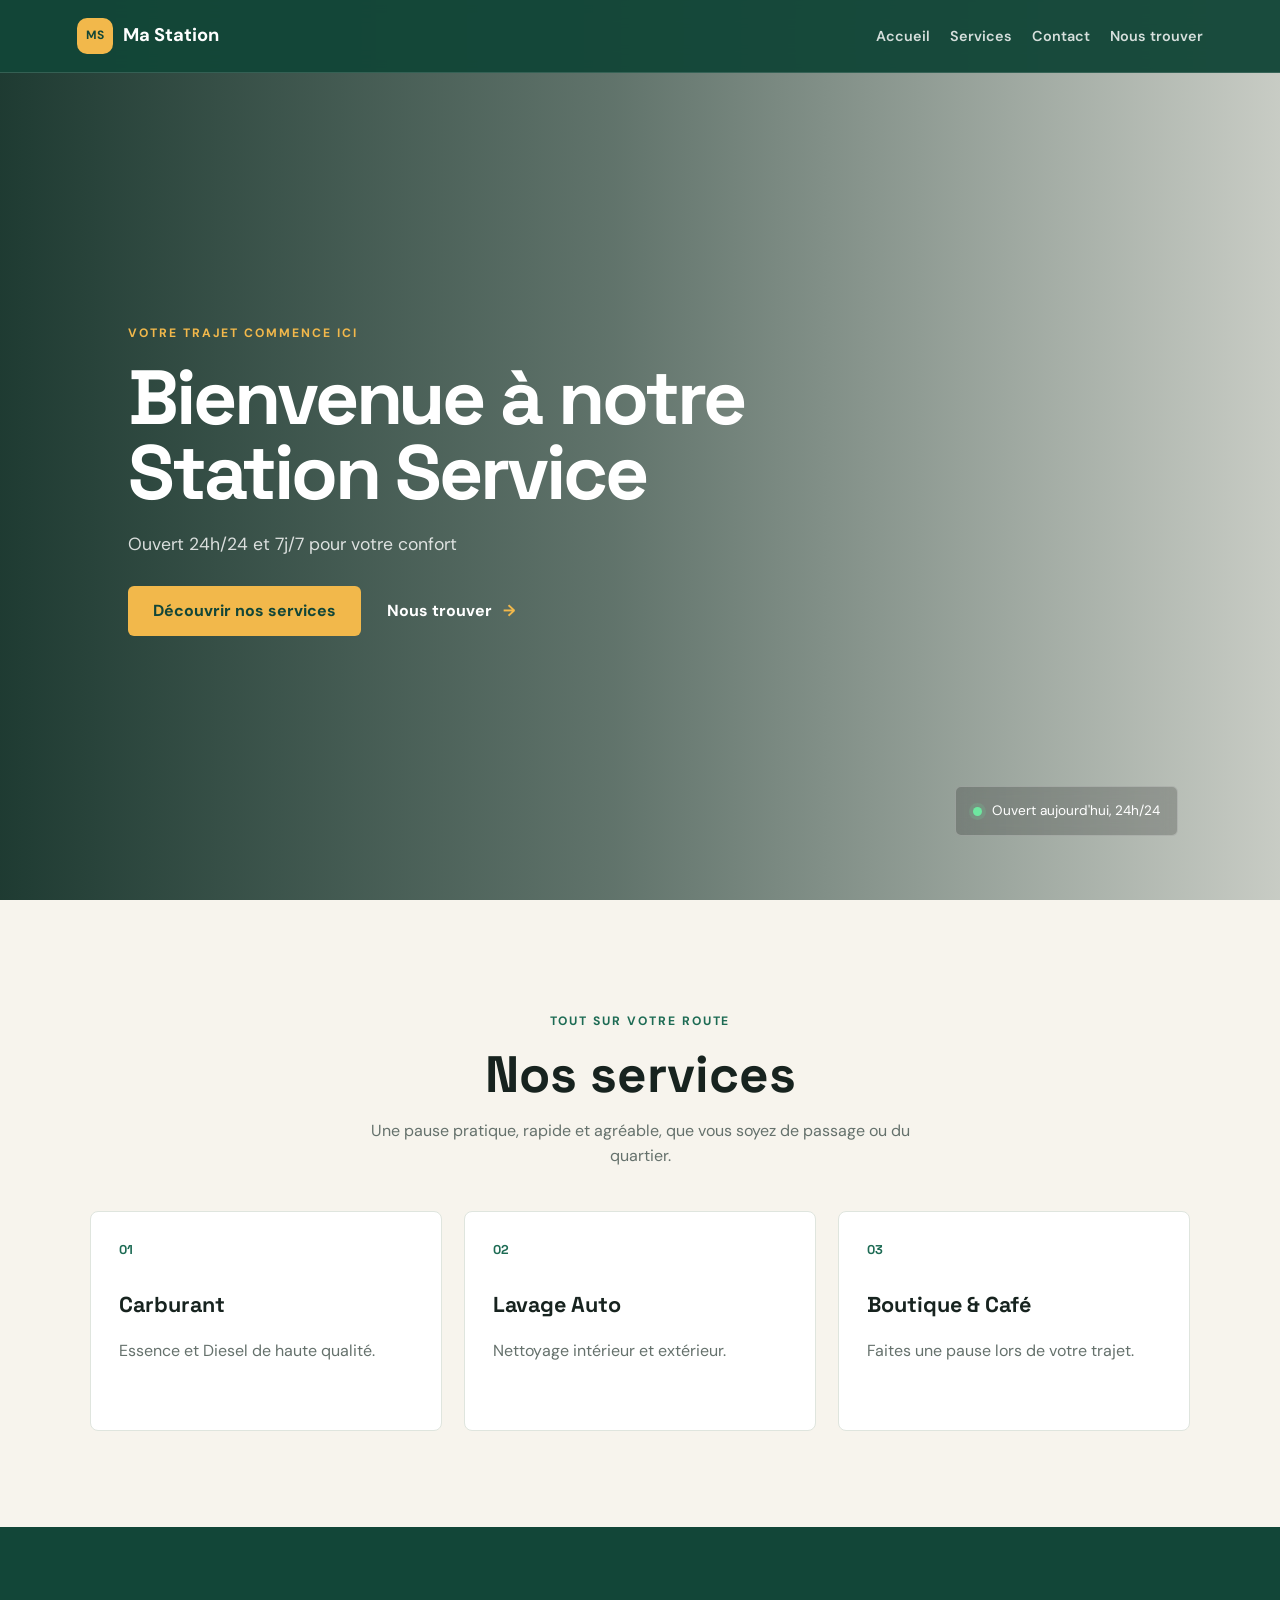
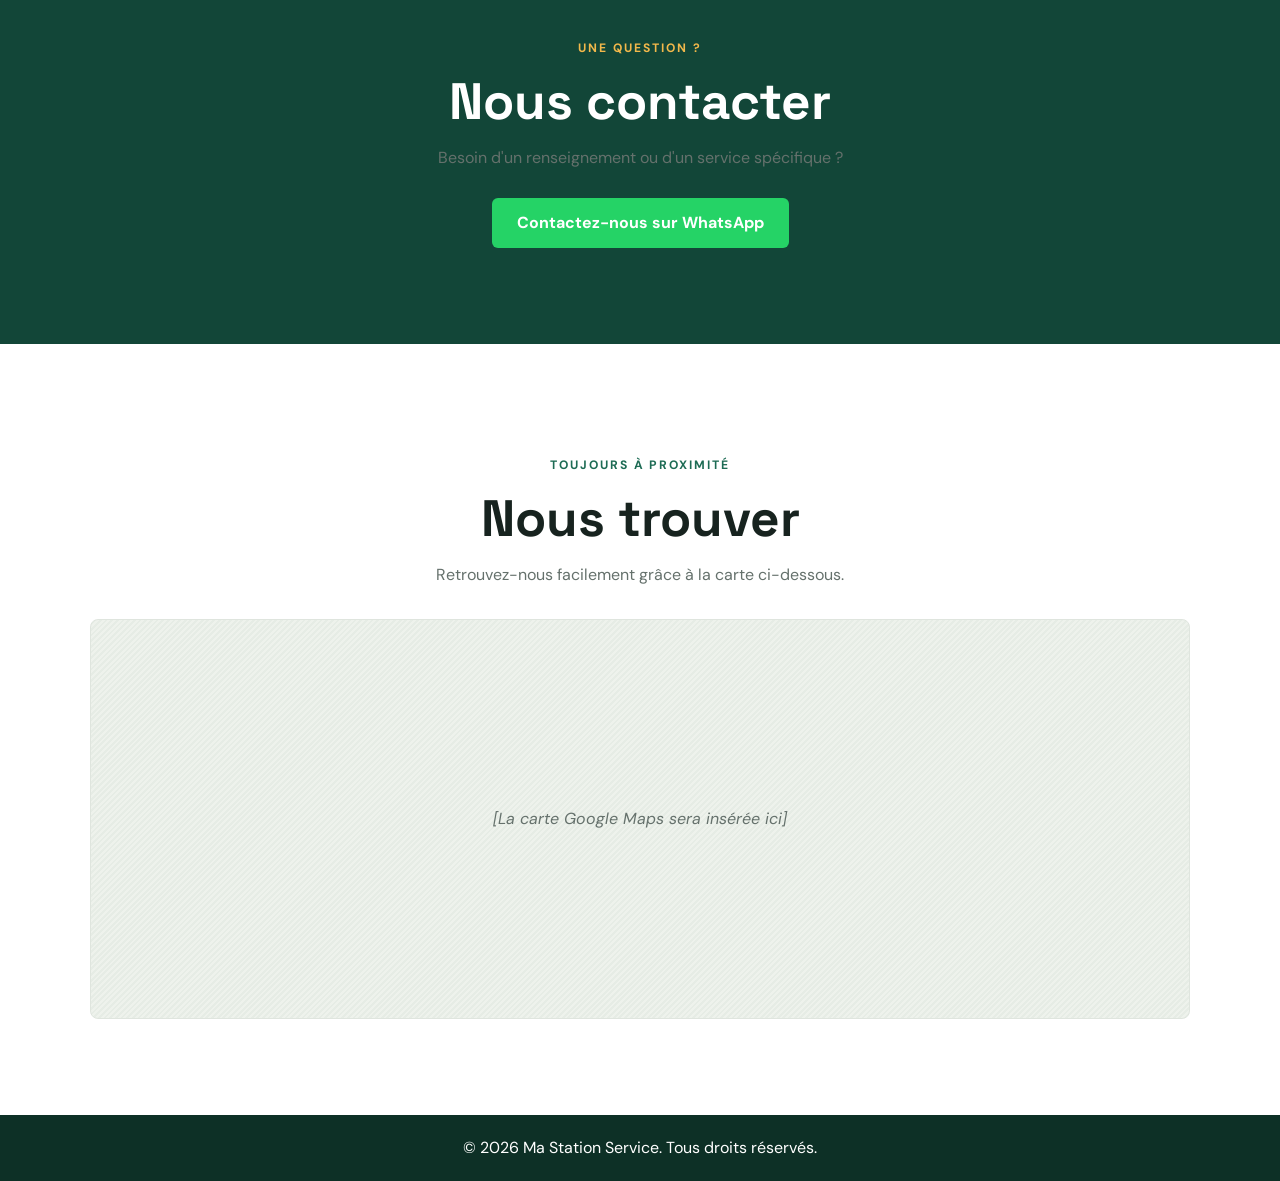
==== index.html @ e39cd0f7 "Premier commit du site de la station" ====
<!DOCTYPE html>
<html lang="fr">
<head>
    <meta charset="UTF-8">
    <meta name="viewport" content="width=device-width, initial-scale=1.0">
    <title>Station Service - Accueil</title>
    <link rel="stylesheet" href="style.css">
</head>
<body>

    <!-- Barre de navigation -->
    <nav class="site-nav">
        <a class="logo" href="#accueil" aria-label="Retour à l'accueil">
            <span class="logo-mark">MS</span>
            <span>Ma Station</span>
        </a>
        <ul class="nav-links">
            <li><a href="#accueil">Accueil</a></li>
            <li><a href="#services">Services</a></li>
            <li><a href="#reservation">Contact</a></li>
            <li><a href="#localisation">Nous trouver</a></li>
        </ul>
    </nav>

    <!-- 1. Section Accueil (Hero) -->
    <section id="accueil" class="hero">
        <div class="hero-content">
            <p class="eyebrow">Votre trajet commence ici</p>
            <h1>Bienvenue à notre Station Service</h1>
            <p>Ouvert 24h/24 et 7j/7 pour votre confort</p>
            <div class="hero-actions">
                <a href="#services" class="btn">Découvrir nos services</a>
                <a href="#localisation" class="text-link">Nous trouver <span aria-hidden="true">→</span></a>
            </div>
        </div>
        <div class="hero-badge" aria-label="Station ouverte 24 heures sur 24">
            <span class="status-dot"></span>
            Ouvert aujourd'hui, 24h/24
        </div>
    </section>

    <!-- 2. Section Services -->
    <section id="services">
        <p class="eyebrow eyebrow-dark">Tout sur votre route</p>
        <h2>Nos services</h2>
        <p class="section-intro">Une pause pratique, rapide et agréable, que vous soyez de passage ou du quartier.</p>
        <div class="services-grid">
            <div class="service-card">
            <span class="service-number">01</span>
                <h3>Carburant</h3>
                <p>Essence et Diesel de haute qualité.</p>
                <!-- On mettra une image ici plus tard -->
            </div>
            <div class="service-card">
                <span class="service-number">02</span>
                <h3>Lavage Auto</h3>
                <p>Nettoyage intérieur et extérieur.</p>
            </div>
            <div class="service-card">
                <span class="service-number">03</span>
                <h3>Boutique & Café</h3>
                <p>Faites une pause lors de votre trajet.</p>
            </div>
        </div>
    </section>

    <!-- 3. Section Réservation / Contact -->
    <section id="reservation">
        <p class="eyebrow eyebrow-dark">Une question ?</p>
        <h2>Nous contacter</h2>
        <p>Besoin d'un renseignement ou d'un service spécifique ?</p>
        <a href="https://wa.me/numerodetelephone" class="btn btn-whatsapp">Contactez-nous sur WhatsApp</a>
    </section>

    <!-- 4. Section Google Maps -->
    <section id="localisation">
        <p class="eyebrow eyebrow-dark">Toujours à proximité</p>
        <h2>Nous trouver</h2>
        <p>Retrouvez-nous facilement grâce à la carte ci-dessous.</p>
        <div class="map-container">
            <!-- C'est ici qu'on collera le code de ta future fiche Google Maps -->
            <p class="placeholder-map">[La carte Google Maps sera insérée ici]</p>
        </div>
    </section>

    <!-- Pied de page -->
    <footer>
        <p>&copy; 2026 Ma Station Service. Tous droits réservés.</p>
    </footer>

</body>
</html>
---- style.css ----
@import url('https://fonts.googleapis.com/css2?family=DM+Sans:wght@400;500;600;700&family=Space+Grotesk:wght@500;600;700&display=swap');

:root {
    --ink: #17231f;
    --muted: #65716c;
    --cream: #f7f4ed;
    --paper: #ffffff;
    --green: #1d6b54;
    --green-dark: #124638;
    --yellow: #f2b84b;
    --line: #dfe5de;
}

* {
    margin: 0;
    padding: 0;
    box-sizing: border-box;
    font-family: 'DM Sans', sans-serif;
    scroll-behavior: smooth;
}

body {
    background: var(--cream);
    color: var(--ink);
    line-height: 1.6;
}

.site-nav {
    display: flex;
    justify-content: space-between;
    align-items: center;
    position: fixed;
    top: 0;
    z-index: 1000;
    width: 100%;
    padding: 18px clamp(24px, 6vw, 88px);
    border-bottom: 1px solid rgba(255, 255, 255, 0.14);
    background: rgba(18, 70, 56, 0.96);
    color: white;
    backdrop-filter: blur(12px);
}

.logo {
    display: flex;
    align-items: center;
    gap: 10px;
    color: white;
    text-decoration: none;
    font-family: 'Space Grotesk', sans-serif;
    font-size: 1.15rem;
    font-weight: 700;
}

.logo-mark {
    display: grid;
    place-items: center;
    width: 36px;
    height: 36px;
    border-radius: 10px;
    background: var(--yellow);
    color: var(--green-dark);
    font-size: 0.75rem;
}

.nav-links {
    display: flex;
    gap: 20px;
    list-style: none;
}

.nav-links a {
    color: white;
    text-decoration: none;
    font-size: 0.9rem;
    font-weight: 600;
    opacity: 0.82;
    transition: opacity 0.2s ease;
}

.nav-links a:hover { opacity: 1; }

section {
    padding: 112px clamp(24px, 7vw, 110px) 96px;
    text-align: center;
}

h2 {
    margin-bottom: 14px;
    color: var(--ink);
    font-family: 'Space Grotesk', sans-serif;
    font-size: clamp(2rem, 4vw, 3.25rem);
    line-height: 1.1;
}

.eyebrow {
    margin-bottom: 16px;
    color: var(--yellow);
    font-size: 0.76rem;
    font-weight: 700;
    letter-spacing: 0.16em;
    text-transform: uppercase;
}

.eyebrow-dark { color: var(--green); }

.section-intro {
    max-width: 560px;
    margin: 0 auto 42px;
    color: var(--muted);
}

.hero {
    display: flex;
    position: relative;
    align-items: center;
    justify-content: flex-start;
    min-height: 720px;
    height: 100vh;
    overflow: hidden;
    padding: 140px clamp(24px, 10vw, 160px) 80px;
    background: linear-gradient(90deg, rgba(12, 43, 34, 0.92) 0%, rgba(12, 43, 34, 0.64) 48%, rgba(12, 43, 34, 0.2) 100%), url('https://images.unsplash.com/photo-1542282088-72c9c27ed0cd?auto=format&fit=crop&w=2200&q=85') center / cover;
    text-align: left;
}

.hero-content { max-width: 720px; color: white; }

.hero-content h1 {
    margin-bottom: 20px;
    color: white;
    font-family: 'Space Grotesk', sans-serif;
    font-size: clamp(2.7rem, 6vw, 5.7rem);
    line-height: 0.98;
    letter-spacing: -0.04em;
}

.hero-content > p:not(.eyebrow) {
    max-width: 450px;
    color: rgba(255, 255, 255, 0.82);
    font-size: 1.1rem;
}

.hero-actions { display: flex; align-items: center; gap: 26px; }

.btn {
    display: inline-block;
    margin-top: 28px;
    padding: 12px 25px;
    border-radius: 6px;
    background: var(--yellow);
    color: var(--green-dark);
    text-decoration: none;
    font-weight: 700;
    transition: transform 0.2s ease, background-color 0.2s ease;
}

.btn:hover { background: #f7ca70; transform: translateY(-2px); }

.text-link {
    margin-top: 28px;
    color: white;
    text-decoration: none;
    font-weight: 700;
}

.text-link span { margin-left: 7px; color: var(--yellow); }

.hero-badge {
    display: flex;
    position: absolute;
    right: clamp(24px, 8vw, 120px);
    bottom: 64px;
    align-items: center;
    gap: 10px;
    padding: 13px 17px;
    border: 1px solid rgba(255, 255, 255, 0.25);
    border-radius: 6px;
    background: rgba(0, 0, 0, 0.2);
    color: white;
    font-size: 0.85rem;
    backdrop-filter: blur(8px);
}

.status-dot {
    width: 9px;
    height: 9px;
    border-radius: 50%;
    background: #6ee7a0;
    box-shadow: 0 0 0 4px rgba(110, 231, 160, 0.15);
}

#services { background: var(--cream); }

.services-grid {
    display: grid;
    grid-template-columns: repeat(3, minmax(0, 1fr));
    gap: 22px;
    max-width: 1100px;
    margin: 0 auto;
}

.service-card {
    min-height: 220px;
    padding: 28px;
    border: 1px solid var(--line);
    border-radius: 8px;
    background: var(--paper);
    text-align: left;
    transition: transform 0.2s ease, box-shadow 0.2s ease;
}

.service-card:hover {
    transform: translateY(-5px);
    box-shadow: 0 18px 34px rgba(23, 35, 31, 0.1);
}

.service-number {
    display: block;
    margin-bottom: 28px;
    color: var(--green);
    font-family: 'Space Grotesk', sans-serif;
    font-size: 0.8rem;
    font-weight: 700;
}

.service-card h3 {
    margin-bottom: 15px;
    color: var(--ink);
    font-family: 'Space Grotesk', sans-serif;
    font-size: 1.35rem;
}

.service-card p,
#reservation > p:not(.eyebrow),
#localisation > p:not(.eyebrow) { color: var(--muted); }

#reservation { background: var(--green-dark); color: white; }
#reservation .eyebrow { color: var(--yellow); }
#reservation h2 { color: white; }

.btn-whatsapp { background: #25d366; color: white; }
.btn-whatsapp:hover { background: #128c7e; }

#localisation { background: var(--paper); }

.map-container {
    display: flex;
    align-items: center;
    justify-content: center;
    max-width: 1100px;
    height: 400px;
    margin: 32px auto 0;
    border: 1px solid var(--line);
    border-radius: 8px;
    background: repeating-linear-gradient(135deg, #eef2ec 0, #eef2ec 2px, #e6ece5 2px, #e6ece5 4px);
}

.placeholder-map { color: var(--muted); font-style: italic; }

footer {
    padding: 20px;
    background: #0d3026;
    color: white;
    text-align: center;
}

@media (max-width: 768px) {
    .site-nav { flex-direction: column; padding: 15px; }
    .nav-links { flex-wrap: wrap; justify-content: center; margin-top: 15px; }
    .hero { min-height: 680px; padding: 130px 24px 100px; }
    .hero-content h1 { font-size: clamp(2.5rem, 13vw, 4.2rem); }
    .hero-actions { align-items: flex-start; flex-direction: column; gap: 0; }
    .hero-badge { right: 24px; bottom: 28px; }
    .services-grid { grid-template-columns: 1fr; }
    section { padding-top: 92px; padding-bottom: 72px; }
}
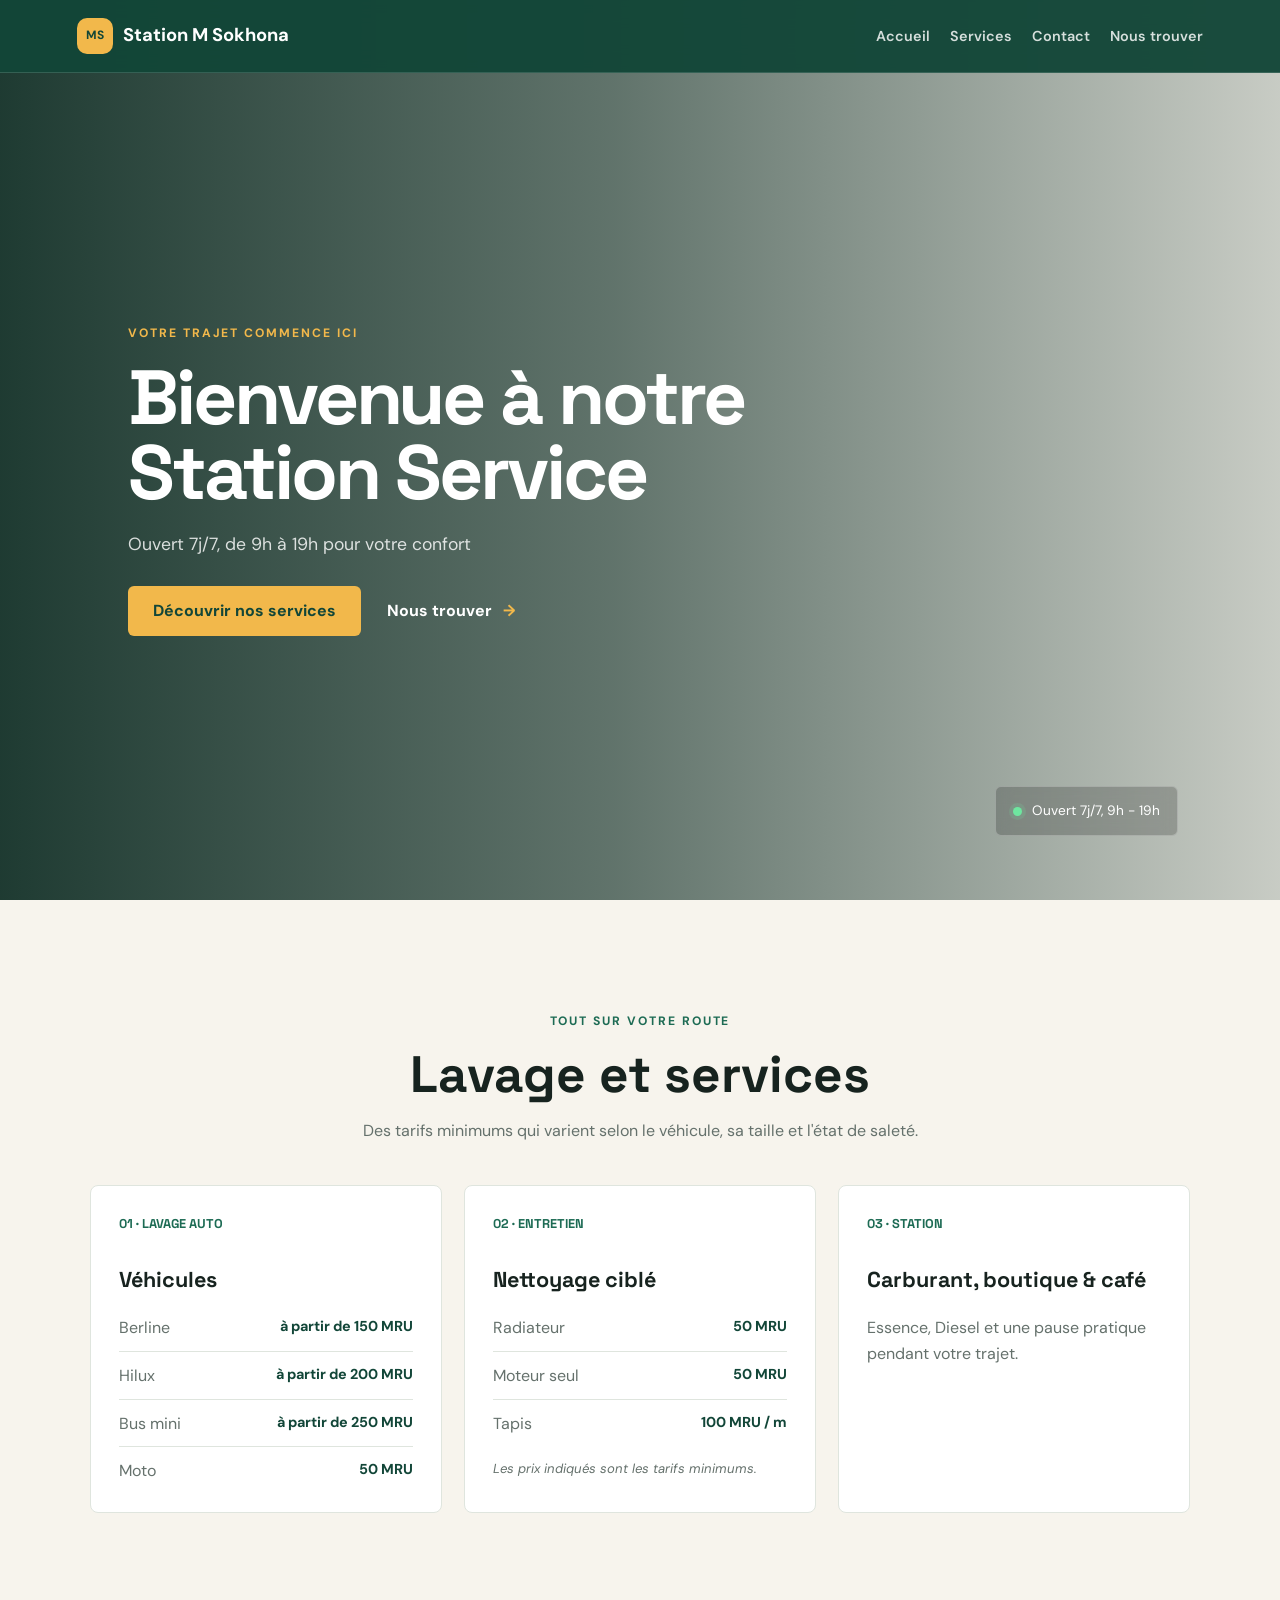
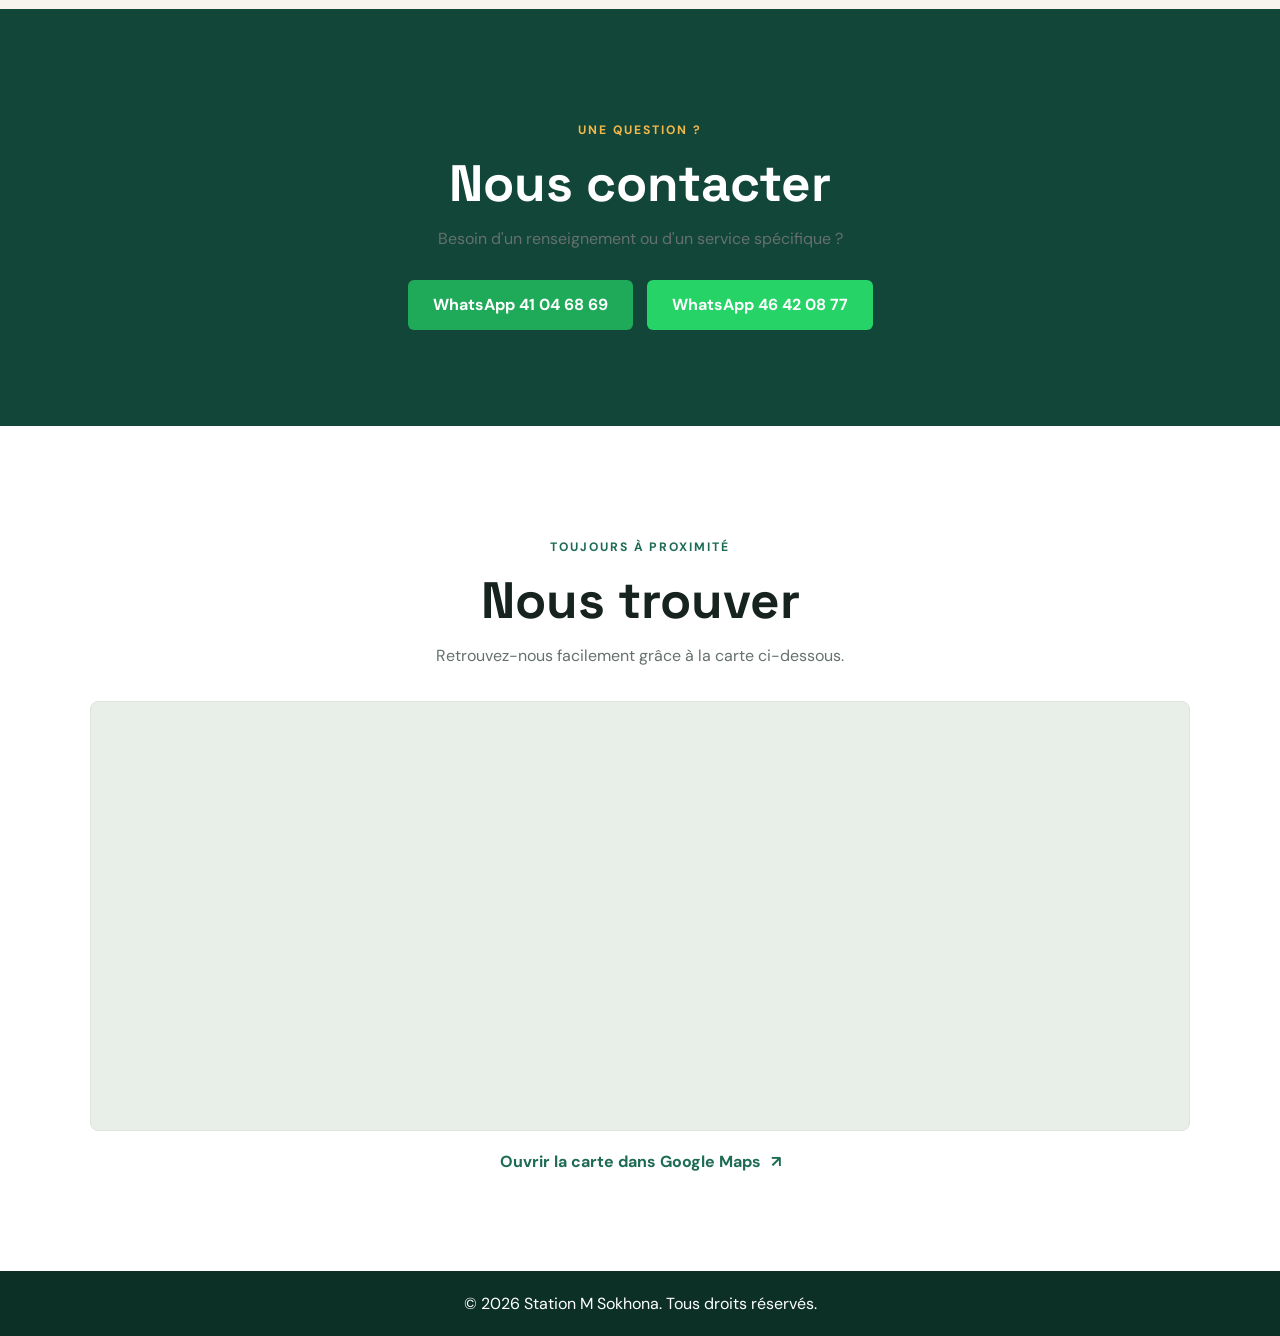
==== commit de0d69b7: "Mise à jour : vrais tarifs de lavage et contacts WhatsApp" ====
--- a/index.html
+++ b/index.html
@@ -12,7 +12,7 @@
     <nav class="site-nav">
         <a class="logo" href="#accueil" aria-label="Retour à l'accueil">
             <span class="logo-mark">MS</span>
-            <span>Ma Station</span>
+            <span>Station M Sokhona</span>
         </a>
         <ul class="nav-links">
             <li><a href="#accueil">Accueil</a></li>
@@ -27,39 +27,48 @@
         <div class="hero-content">
             <p class="eyebrow">Votre trajet commence ici</p>
             <h1>Bienvenue à notre Station Service</h1>
-            <p>Ouvert 24h/24 et 7j/7 pour votre confort</p>
+            <p>Ouvert 7j/7, de 9h à 19h pour votre confort</p>
             <div class="hero-actions">
                 <a href="#services" class="btn">Découvrir nos services</a>
                 <a href="#localisation" class="text-link">Nous trouver <span aria-hidden="true">→</span></a>
             </div>
         </div>
-        <div class="hero-badge" aria-label="Station ouverte 24 heures sur 24">
+        <div class="hero-badge" aria-label="Station ouverte tous les jours de 9 heures à 19 heures">
             <span class="status-dot"></span>
-            Ouvert aujourd'hui, 24h/24
+            Ouvert 7j/7, 9h - 19h
         </div>
     </section>
 
     <!-- 2. Section Services -->
     <section id="services">
         <p class="eyebrow eyebrow-dark">Tout sur votre route</p>
-        <h2>Nos services</h2>
-        <p class="section-intro">Une pause pratique, rapide et agréable, que vous soyez de passage ou du quartier.</p>
+        <h2>Lavage et services</h2>
+        <p class="section-intro">Des tarifs minimums qui varient selon le véhicule, sa taille et l'état de saleté.</p>
         <div class="services-grid">
             <div class="service-card">
-            <span class="service-number">01</span>
-                <h3>Carburant</h3>
-                <p>Essence et Diesel de haute qualité.</p>
-                <!-- On mettra une image ici plus tard -->
+                <span class="service-number">01 · LAVAGE AUTO</span>
+                <h3>Véhicules</h3>
+                <ul class="price-list">
+                    <li><span>Berline</span><strong>à partir de 150 MRU</strong></li>
+                    <li><span>Hilux</span><strong>à partir de 200 MRU</strong></li>
+                    <li><span>Bus mini</span><strong>à partir de 250 MRU</strong></li>
+                    <li><span>Moto</span><strong>50 MRU</strong></li>
+                </ul>
             </div>
             <div class="service-card">
-                <span class="service-number">02</span>
-                <h3>Lavage Auto</h3>
-                <p>Nettoyage intérieur et extérieur.</p>
+                <span class="service-number">02 · ENTRETIEN</span>
+                <h3>Nettoyage ciblé</h3>
+                <ul class="price-list">
+                    <li><span>Radiateur</span><strong>50 MRU</strong></li>
+                    <li><span>Moteur seul</span><strong>50 MRU</strong></li>
+                    <li><span>Tapis</span><strong>100 MRU / m</strong></li>
+                </ul>
+                <p class="price-note">Les prix indiqués sont les tarifs minimums.</p>
             </div>
             <div class="service-card">
-                <span class="service-number">03</span>
-                <h3>Boutique & Café</h3>
-                <p>Faites une pause lors de votre trajet.</p>
+                <span class="service-number">03 · STATION</span>
+                <h3>Carburant, boutique & café</h3>
+                <p>Essence, Diesel et une pause pratique pendant votre trajet.</p>
             </div>
         </div>
     </section>
@@ -69,7 +78,10 @@
         <p class="eyebrow eyebrow-dark">Une question ?</p>
         <h2>Nous contacter</h2>
         <p>Besoin d'un renseignement ou d'un service spécifique ?</p>
-        <a href="https://wa.me/numerodetelephone" class="btn btn-whatsapp">Contactez-nous sur WhatsApp</a>
+        <div class="contact-options">
+            <a href="https://wa.me/22241046869" class="btn btn-whatsapp btn-whatsapp-alt">WhatsApp 41 04 68 69</a>
+            <a href="https://wa.me/22246420877" class="btn btn-whatsapp">WhatsApp 46 42 08 77</a>
+        </div>
     </section>
 
     <!-- 4. Section Google Maps -->
@@ -78,14 +90,20 @@
         <h2>Nous trouver</h2>
         <p>Retrouvez-nous facilement grâce à la carte ci-dessous.</p>
         <div class="map-container">
-            <!-- C'est ici qu'on collera le code de ta future fiche Google Maps -->
-            <p class="placeholder-map">[La carte Google Maps sera insérée ici]</p>
+            <iframe
+                src="https://www.google.com/maps/embed?pb=!1m17!1m12!1m3!1d4252.148896530011!2d-16.004435!3d18.078147999999995!2m3!1f0!2f0!3f0!3m2!1i1024!2i768!4f13.1!3m2!1m1!2zMTjCsDA0JzQxLjMiTiAxNsKwMDAnMTYuMCJX!5e1!3m2!1sfr!2s!4v1790199445095!5m2!1sfr!2s"
+                title="Localisation de la Station M Sokhona sur Google Maps"
+                allowfullscreen=""
+                loading="lazy"
+                referrerpolicy="strict-origin-when-cross-origin">
+            </iframe>
         </div>
+        <a class="map-fallback" href="https://maps.app.goo.gl/9UAWWprTt24mLnZh8" target="_blank" rel="noopener noreferrer">Ouvrir la carte dans Google Maps <span aria-hidden="true">↗</span></a>
     </section>
 
     <!-- Pied de page -->
     <footer>
-        <p>&copy; 2026 Ma Station Service. Tous droits réservés.</p>
+        <p>&copy; 2026 Station M Sokhona. Tous droits réservés.</p>
     </footer>
 
 </body>
--- a/style.css
+++ b/style.css
@@ -19,11 +19,7 @@
     scroll-behavior: smooth;
 }
 
-body {
-    background: var(--cream);
-    color: var(--ink);
-    line-height: 1.6;
-}
+body { background: var(--cream); color: var(--ink); line-height: 1.6; }
 
 .site-nav {
     display: flex;
@@ -40,74 +36,17 @@
     backdrop-filter: blur(12px);
 }
 
-.logo {
-    display: flex;
-    align-items: center;
-    gap: 10px;
-    color: white;
-    text-decoration: none;
-    font-family: 'Space Grotesk', sans-serif;
-    font-size: 1.15rem;
-    font-weight: 700;
-}
-
-.logo-mark {
-    display: grid;
-    place-items: center;
-    width: 36px;
-    height: 36px;
-    border-radius: 10px;
-    background: var(--yellow);
-    color: var(--green-dark);
-    font-size: 0.75rem;
-}
-
-.nav-links {
-    display: flex;
-    gap: 20px;
-    list-style: none;
-}
-
-.nav-links a {
-    color: white;
-    text-decoration: none;
-    font-size: 0.9rem;
-    font-weight: 600;
-    opacity: 0.82;
-    transition: opacity 0.2s ease;
-}
-
+.logo { display: flex; align-items: center; gap: 10px; color: white; text-decoration: none; font-family: 'Space Grotesk', sans-serif; font-size: 1.15rem; font-weight: 700; }
+.logo-mark { display: grid; place-items: center; width: 36px; height: 36px; border-radius: 10px; background: var(--yellow); color: var(--green-dark); font-size: 0.75rem; }
+.nav-links { display: flex; gap: 20px; list-style: none; }
+.nav-links a { color: white; text-decoration: none; font-size: 0.9rem; font-weight: 600; opacity: 0.82; transition: opacity 0.2s ease; }
 .nav-links a:hover { opacity: 1; }
 
-section {
-    padding: 112px clamp(24px, 7vw, 110px) 96px;
-    text-align: center;
-}
-
-h2 {
-    margin-bottom: 14px;
-    color: var(--ink);
-    font-family: 'Space Grotesk', sans-serif;
-    font-size: clamp(2rem, 4vw, 3.25rem);
-    line-height: 1.1;
-}
-
-.eyebrow {
-    margin-bottom: 16px;
-    color: var(--yellow);
-    font-size: 0.76rem;
-    font-weight: 700;
-    letter-spacing: 0.16em;
-    text-transform: uppercase;
-}
-
+section { padding: 112px clamp(24px, 7vw, 110px) 96px; text-align: center; }
+h2 { margin-bottom: 14px; color: var(--ink); font-family: 'Space Grotesk', sans-serif; font-size: clamp(2rem, 4vw, 3.25rem); line-height: 1.1; }
+.eyebrow { margin-bottom: 16px; color: var(--yellow); font-size: 0.76rem; font-weight: 700; letter-spacing: 0.16em; text-transform: uppercase; }
 .eyebrow-dark { color: var(--green); }
-
-.section-intro {
-    max-width: 560px;
-    margin: 0 auto 42px;
-    color: var(--muted);
-}
+.section-intro { max-width: 560px; margin: 0 auto 42px; color: var(--muted); }
 
 .hero {
     display: flex;
@@ -123,145 +62,43 @@
 }
 
 .hero-content { max-width: 720px; color: white; }
-
-.hero-content h1 {
-    margin-bottom: 20px;
-    color: white;
-    font-family: 'Space Grotesk', sans-serif;
-    font-size: clamp(2.7rem, 6vw, 5.7rem);
-    line-height: 0.98;
-    letter-spacing: -0.04em;
-}
-
-.hero-content > p:not(.eyebrow) {
-    max-width: 450px;
-    color: rgba(255, 255, 255, 0.82);
-    font-size: 1.1rem;
-}
-
+.hero-content h1 { margin-bottom: 20px; color: white; font-family: 'Space Grotesk', sans-serif; font-size: clamp(2.7rem, 6vw, 5.7rem); line-height: 0.98; letter-spacing: -0.04em; }
+.hero-content > p:not(.eyebrow) { max-width: 450px; color: rgba(255, 255, 255, 0.82); font-size: 1.1rem; }
 .hero-actions { display: flex; align-items: center; gap: 26px; }
-
-.btn {
-    display: inline-block;
-    margin-top: 28px;
-    padding: 12px 25px;
-    border-radius: 6px;
-    background: var(--yellow);
-    color: var(--green-dark);
-    text-decoration: none;
-    font-weight: 700;
-    transition: transform 0.2s ease, background-color 0.2s ease;
-}
-
+.btn { display: inline-block; margin-top: 28px; padding: 12px 25px; border-radius: 6px; background: var(--yellow); color: var(--green-dark); text-decoration: none; font-weight: 700; transition: transform 0.2s ease, background-color 0.2s ease; }
 .btn:hover { background: #f7ca70; transform: translateY(-2px); }
-
-.text-link {
-    margin-top: 28px;
-    color: white;
-    text-decoration: none;
-    font-weight: 700;
-}
-
+.text-link { margin-top: 28px; color: white; text-decoration: none; font-weight: 700; }
 .text-link span { margin-left: 7px; color: var(--yellow); }
-
-.hero-badge {
-    display: flex;
-    position: absolute;
-    right: clamp(24px, 8vw, 120px);
-    bottom: 64px;
-    align-items: center;
-    gap: 10px;
-    padding: 13px 17px;
-    border: 1px solid rgba(255, 255, 255, 0.25);
-    border-radius: 6px;
-    background: rgba(0, 0, 0, 0.2);
-    color: white;
-    font-size: 0.85rem;
-    backdrop-filter: blur(8px);
-}
-
-.status-dot {
-    width: 9px;
-    height: 9px;
-    border-radius: 50%;
-    background: #6ee7a0;
-    box-shadow: 0 0 0 4px rgba(110, 231, 160, 0.15);
-}
+.hero-badge { display: flex; position: absolute; right: clamp(24px, 8vw, 120px); bottom: 64px; align-items: center; gap: 10px; padding: 13px 17px; border: 1px solid rgba(255, 255, 255, 0.25); border-radius: 6px; background: rgba(0, 0, 0, 0.2); color: white; font-size: 0.85rem; backdrop-filter: blur(8px); }
+.status-dot { width: 9px; height: 9px; border-radius: 50%; background: #6ee7a0; box-shadow: 0 0 0 4px rgba(110, 231, 160, 0.15); }
 
 #services { background: var(--cream); }
+.services-grid { display: grid; grid-template-columns: repeat(3, minmax(0, 1fr)); gap: 22px; max-width: 1100px; margin: 0 auto; }
+.service-card { min-height: 220px; padding: 28px; border: 1px solid var(--line); border-radius: 8px; background: var(--paper); text-align: left; transition: transform 0.2s ease, box-shadow 0.2s ease; }
+.service-card:hover { transform: translateY(-5px); box-shadow: 0 18px 34px rgba(23, 35, 31, 0.1); }
+.service-number { display: block; margin-bottom: 28px; color: var(--green); font-family: 'Space Grotesk', sans-serif; font-size: 0.8rem; font-weight: 700; }
+.service-card h3 { margin-bottom: 18px; color: var(--ink); font-family: 'Space Grotesk', sans-serif; font-size: 1.35rem; }
+.service-card p, #reservation > p:not(.eyebrow), #localisation > p:not(.eyebrow) { color: var(--muted); }
 
-.services-grid {
-    display: grid;
-    grid-template-columns: repeat(3, minmax(0, 1fr));
-    gap: 22px;
-    max-width: 1100px;
-    margin: 0 auto;
-}
-
-.service-card {
-    min-height: 220px;
-    padding: 28px;
-    border: 1px solid var(--line);
-    border-radius: 8px;
-    background: var(--paper);
-    text-align: left;
-    transition: transform 0.2s ease, box-shadow 0.2s ease;
-}
-
-.service-card:hover {
-    transform: translateY(-5px);
-    box-shadow: 0 18px 34px rgba(23, 35, 31, 0.1);
-}
-
-.service-number {
-    display: block;
-    margin-bottom: 28px;
-    color: var(--green);
-    font-family: 'Space Grotesk', sans-serif;
-    font-size: 0.8rem;
-    font-weight: 700;
-}
-
-.service-card h3 {
-    margin-bottom: 15px;
-    color: var(--ink);
-    font-family: 'Space Grotesk', sans-serif;
-    font-size: 1.35rem;
-}
-
-.service-card p,
-#reservation > p:not(.eyebrow),
-#localisation > p:not(.eyebrow) { color: var(--muted); }
+.price-list { display: grid; gap: 11px; list-style: none; }
+.price-list li { display: flex; justify-content: space-between; gap: 14px; padding-bottom: 10px; border-bottom: 1px solid var(--line); color: var(--muted); }
+.price-list li:last-child { padding-bottom: 0; border-bottom: 0; }
+.price-list strong { color: var(--green-dark); font-size: 0.9rem; text-align: right; white-space: nowrap; }
+.price-note { margin-top: 22px; font-size: 0.82rem; font-style: italic; }
 
 #reservation { background: var(--green-dark); color: white; }
 #reservation .eyebrow { color: var(--yellow); }
 #reservation h2 { color: white; }
-
+.contact-options { display: flex; justify-content: center; flex-wrap: wrap; gap: 14px; }
 .btn-whatsapp { background: #25d366; color: white; }
 .btn-whatsapp:hover { background: #128c7e; }
-
+.btn-whatsapp-alt { background: #1faa59; }
 #localisation { background: var(--paper); }
-
-.map-container {
-    display: flex;
-    align-items: center;
-    justify-content: center;
-    max-width: 1100px;
-    height: 400px;
-    margin: 32px auto 0;
-    border: 1px solid var(--line);
-    border-radius: 8px;
-    background: repeating-linear-gradient(135deg, #eef2ec 0, #eef2ec 2px, #e6ece5 2px, #e6ece5 4px);
-}
-
-.placeholder-map { color: var(--muted); font-style: italic; }
-
-footer {
-    padding: 20px;
-    background: #0d3026;
-    color: white;
-    text-align: center;
-}
+.map-container { max-width: 1100px; height: 430px; margin: 32px auto 0; overflow: hidden; border: 1px solid var(--line); border-radius: 8px; background: #e8eee8; }
+.map-container iframe { display: block; width: 100%; height: 100%; border: 0; }
+.map-fallback { display: inline-block; margin-top: 18px; color: var(--green); text-decoration: none; font-weight: 700; }
+.map-fallback span { margin-left: 6px; }
+footer { padding: 20px; background: #0d3026; color: white; text-align: center; }
 
 @media (max-width: 768px) {
     .site-nav { flex-direction: column; padding: 15px; }
@@ -271,5 +108,7 @@
     .hero-actions { align-items: flex-start; flex-direction: column; gap: 0; }
     .hero-badge { right: 24px; bottom: 28px; }
     .services-grid { grid-template-columns: 1fr; }
+    .price-list strong { font-size: 0.82rem; }
+    .contact-options { align-items: stretch; flex-direction: column; }
     section { padding-top: 92px; padding-bottom: 72px; }
-}
+}
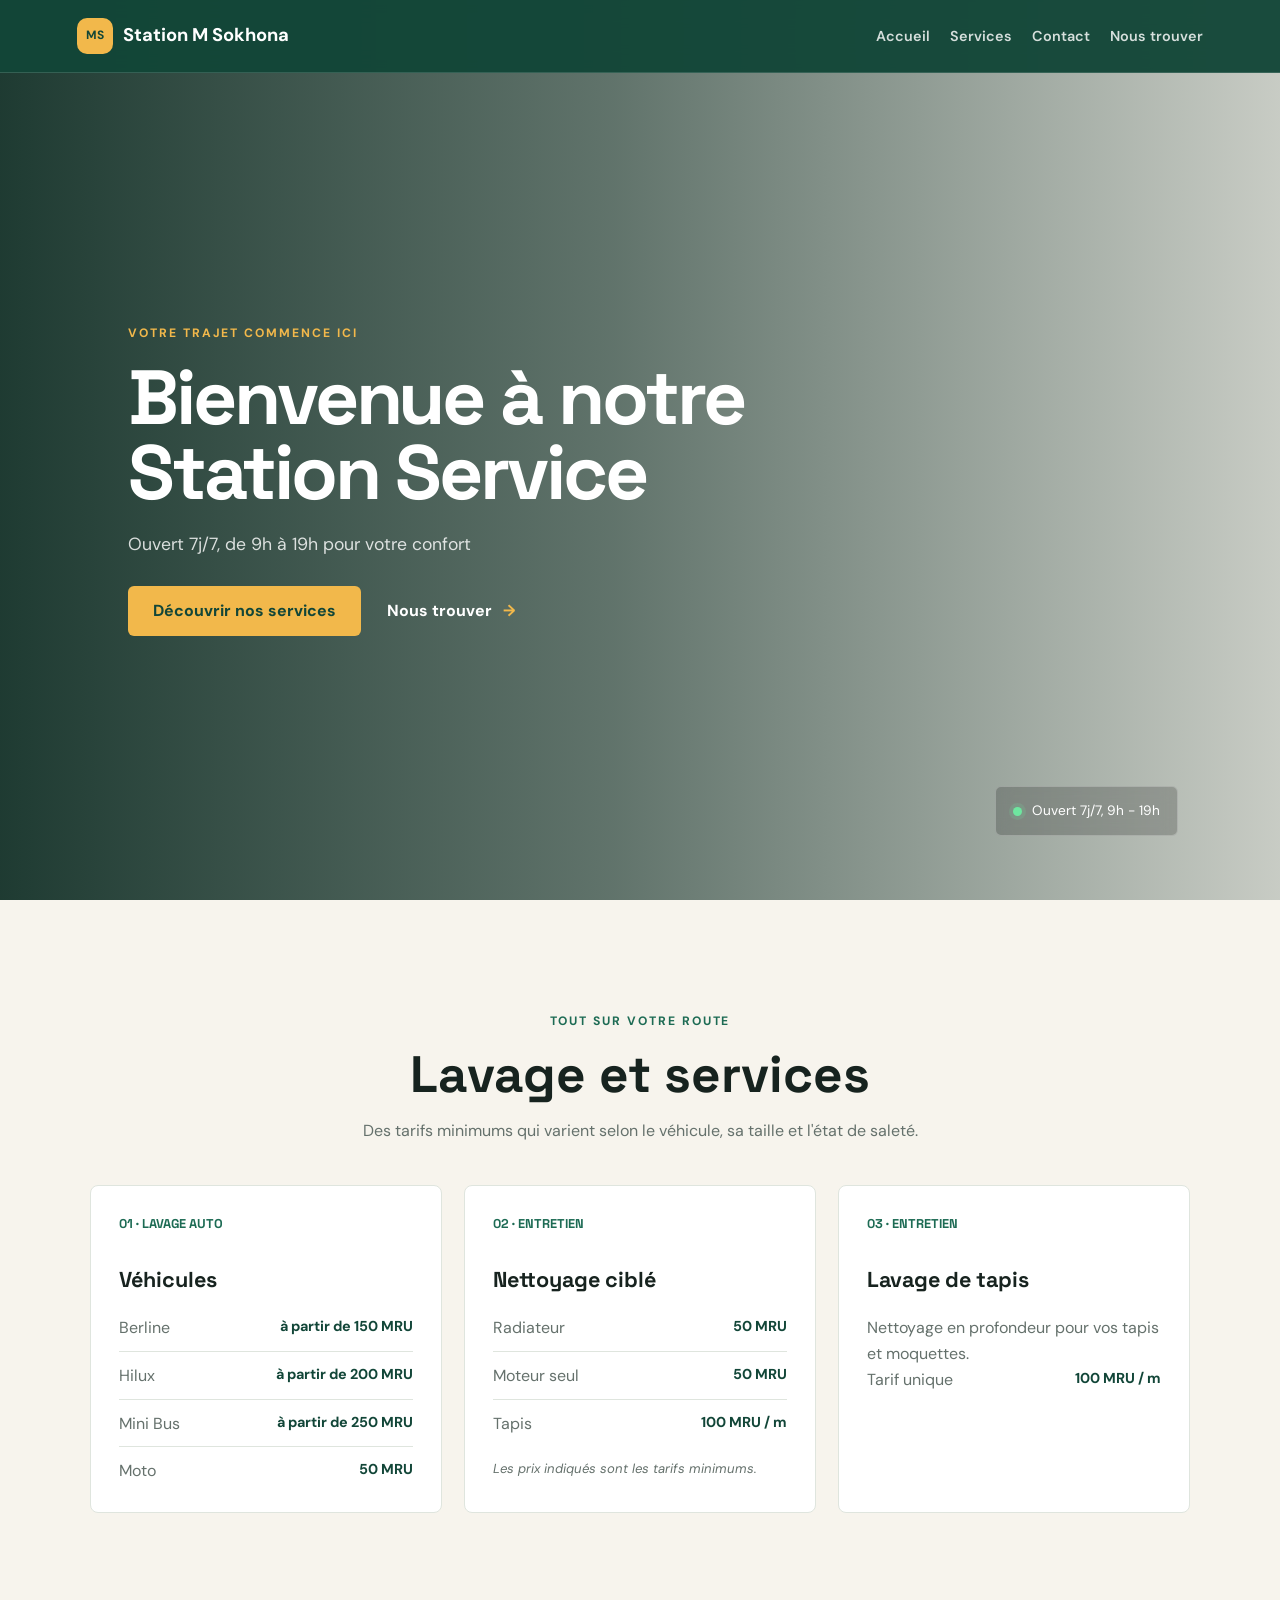
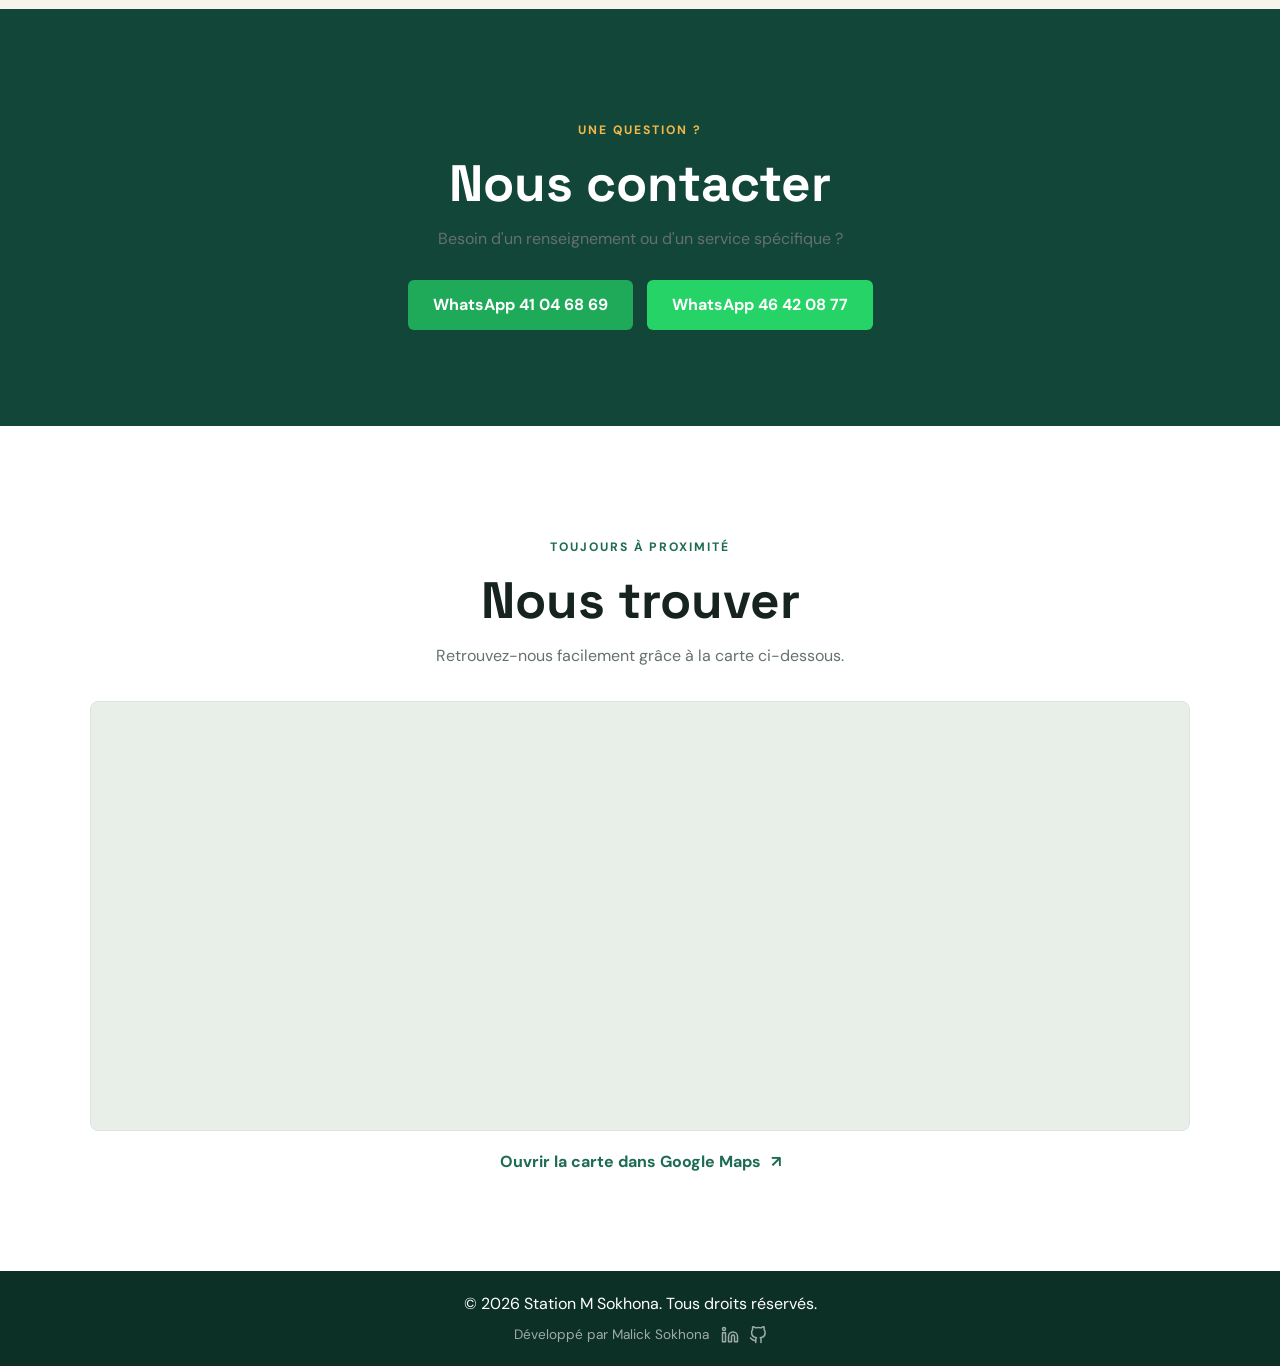
==== commit 64bfec71: "Mise à jour du numéro WhatsApp" ====
--- a/index.html
+++ b/index.html
@@ -51,7 +51,7 @@
                 <ul class="price-list">
                     <li><span>Berline</span><strong>à partir de 150 MRU</strong></li>
                     <li><span>Hilux</span><strong>à partir de 200 MRU</strong></li>
-                    <li><span>Bus mini</span><strong>à partir de 250 MRU</strong></li>
+                    <li><span>Mini Bus</span><strong>à partir de 250 MRU</strong></li>
                     <li><span>Moto</span><strong>50 MRU</strong></li>
                 </ul>
             </div>
@@ -66,9 +66,12 @@
                 <p class="price-note">Les prix indiqués sont les tarifs minimums.</p>
             </div>
             <div class="service-card">
-                <span class="service-number">03 · STATION</span>
-                <h3>Carburant, boutique & café</h3>
-                <p>Essence, Diesel et une pause pratique pendant votre trajet.</p>
+                <span class="service-number">03 · ENTRETIEN</span>
+                <h3>Lavage de tapis</h3>
+                <p>Nettoyage en profondeur pour vos tapis et moquettes.</p>
+                <ul class="price-list">
+                    <li><span>Tarif unique</span><strong>100 MRU / m</strong></li>
+                </ul>
             </div>
         </div>
     </section>
@@ -104,6 +107,17 @@
     <!-- Pied de page -->
     <footer>
         <p>&copy; 2026 Station M Sokhona. Tous droits réservés.</p>
+        <div class="developer-credit">
+            <span>Développé par Malick Sokhona</span>
+            <div class="dev-links">
+                <a href="https://www.linkedin.com/in/malick-sokhona/" target="_blank" rel="noopener noreferrer" aria-label="LinkedIn">
+                    <svg viewBox="0 0 24 24" width="18" height="18" stroke="currentColor" stroke-width="2" fill="none" stroke-linecap="round" stroke-linejoin="round"><path d="M16 8a6 6 0 0 1 6 6v7h-4v-7a2 2 0 0 0-2-2 2 2 0 0 0-2 2v7h-4v-7a6 6 0 0 1 6-6z"></path><rect x="2" y="9" width="4" height="12"></rect><circle cx="4" cy="4" r="2"></circle></svg>
+                </a>
+                <a href="https://github.com/malikiskn" target="_blank" rel="noopener noreferrer" aria-label="GitHub">
+                    <svg viewBox="0 0 24 24" width="18" height="18" stroke="currentColor" stroke-width="2" fill="none" stroke-linecap="round" stroke-linejoin="round"><path d="M9 19c-5 1.5-5-2.5-7-3m14 6v-3.87a3.37 3.37 0 0 0-.94-2.61c3.14-.35 6.44-1.54 6.44-7A5.44 5.44 0 0 0 20 4.77 5.07 5.07 0 0 0 19.91 1S18.73.65 16 2.48a13.38 13.38 0 0 0-7 0C6.27.65 5.09 1 5.09 1A5.07 5.07 0 0 0 5 4.77a5.44 5.44 0 0 0-1.5 3.78c0 5.42 3.3 6.61 6.44 7A3.37 3.37 0 0 0 9 18.13V22"></path></svg>
+                </a>
+            </div>
+        </div>
     </footer>
 
 </body>
--- a/style.css
+++ b/style.css
@@ -34,6 +34,14 @@
     background: rgba(18, 70, 56, 0.96);
     color: white;
     backdrop-filter: blur(12px);
+    transition: padding 0.25s ease, background-color 0.25s ease, box-shadow 0.25s ease;
+}
+
+.site-nav.is-scrolled {
+    padding-top: 11px;
+    padding-bottom: 11px;
+    background: rgba(18, 70, 56, 0.99);
+    box-shadow: 0 8px 24px rgba(13, 48, 38, 0.18);
 }
 
 .logo { display: flex; align-items: center; gap: 10px; color: white; text-decoration: none; font-family: 'Space Grotesk', sans-serif; font-size: 1.15rem; font-weight: 700; }
@@ -80,6 +88,27 @@
 .service-card h3 { margin-bottom: 18px; color: var(--ink); font-family: 'Space Grotesk', sans-serif; font-size: 1.35rem; }
 .service-card p, #reservation > p:not(.eyebrow), #localisation > p:not(.eyebrow) { color: var(--muted); }
 
+html.js-enabled .reveal-on-scroll {
+    opacity: 0;
+    transform: translateY(24px);
+    transition: opacity 0.7s ease, transform 0.7s ease;
+}
+
+html.js-enabled .reveal-on-scroll.is-visible {
+    opacity: 1;
+    transform: translateY(0);
+}
+
+@media (prefers-reduced-motion: reduce) {
+    html.js-enabled .reveal-on-scroll {
+        opacity: 1;
+        transform: none;
+        transition: none;
+    }
+
+    .site-nav { transition: none; }
+}
+
 .price-list { display: grid; gap: 11px; list-style: none; }
 .price-list li { display: flex; justify-content: space-between; gap: 14px; padding-bottom: 10px; border-bottom: 1px solid var(--line); color: var(--muted); }
 .price-list li:last-child { padding-bottom: 0; border-bottom: 0; }
@@ -111,4 +140,30 @@
     .price-list strong { font-size: 0.82rem; }
     .contact-options { align-items: stretch; flex-direction: column; }
     section { padding-top: 92px; padding-bottom: 72px; }
+}
+
+.developer-credit {
+    display: flex;
+    align-items: center;
+    justify-content: center;
+    gap: 12px;
+    margin-top: 8px;
+    font-size: 0.85rem;
+    color: rgba(255, 255, 255, 0.6);
+}
+
+.dev-links {
+    display: flex;
+    gap: 10px;
+}
+
+.dev-links a {
+    display: flex;
+    color: rgba(255, 255, 255, 0.6);
+    transition: color 0.2s ease, transform 0.2s ease;
+}
+
+.dev-links a:hover {
+    color: var(--yellow);
+    transform: translateY(-2px);
 }
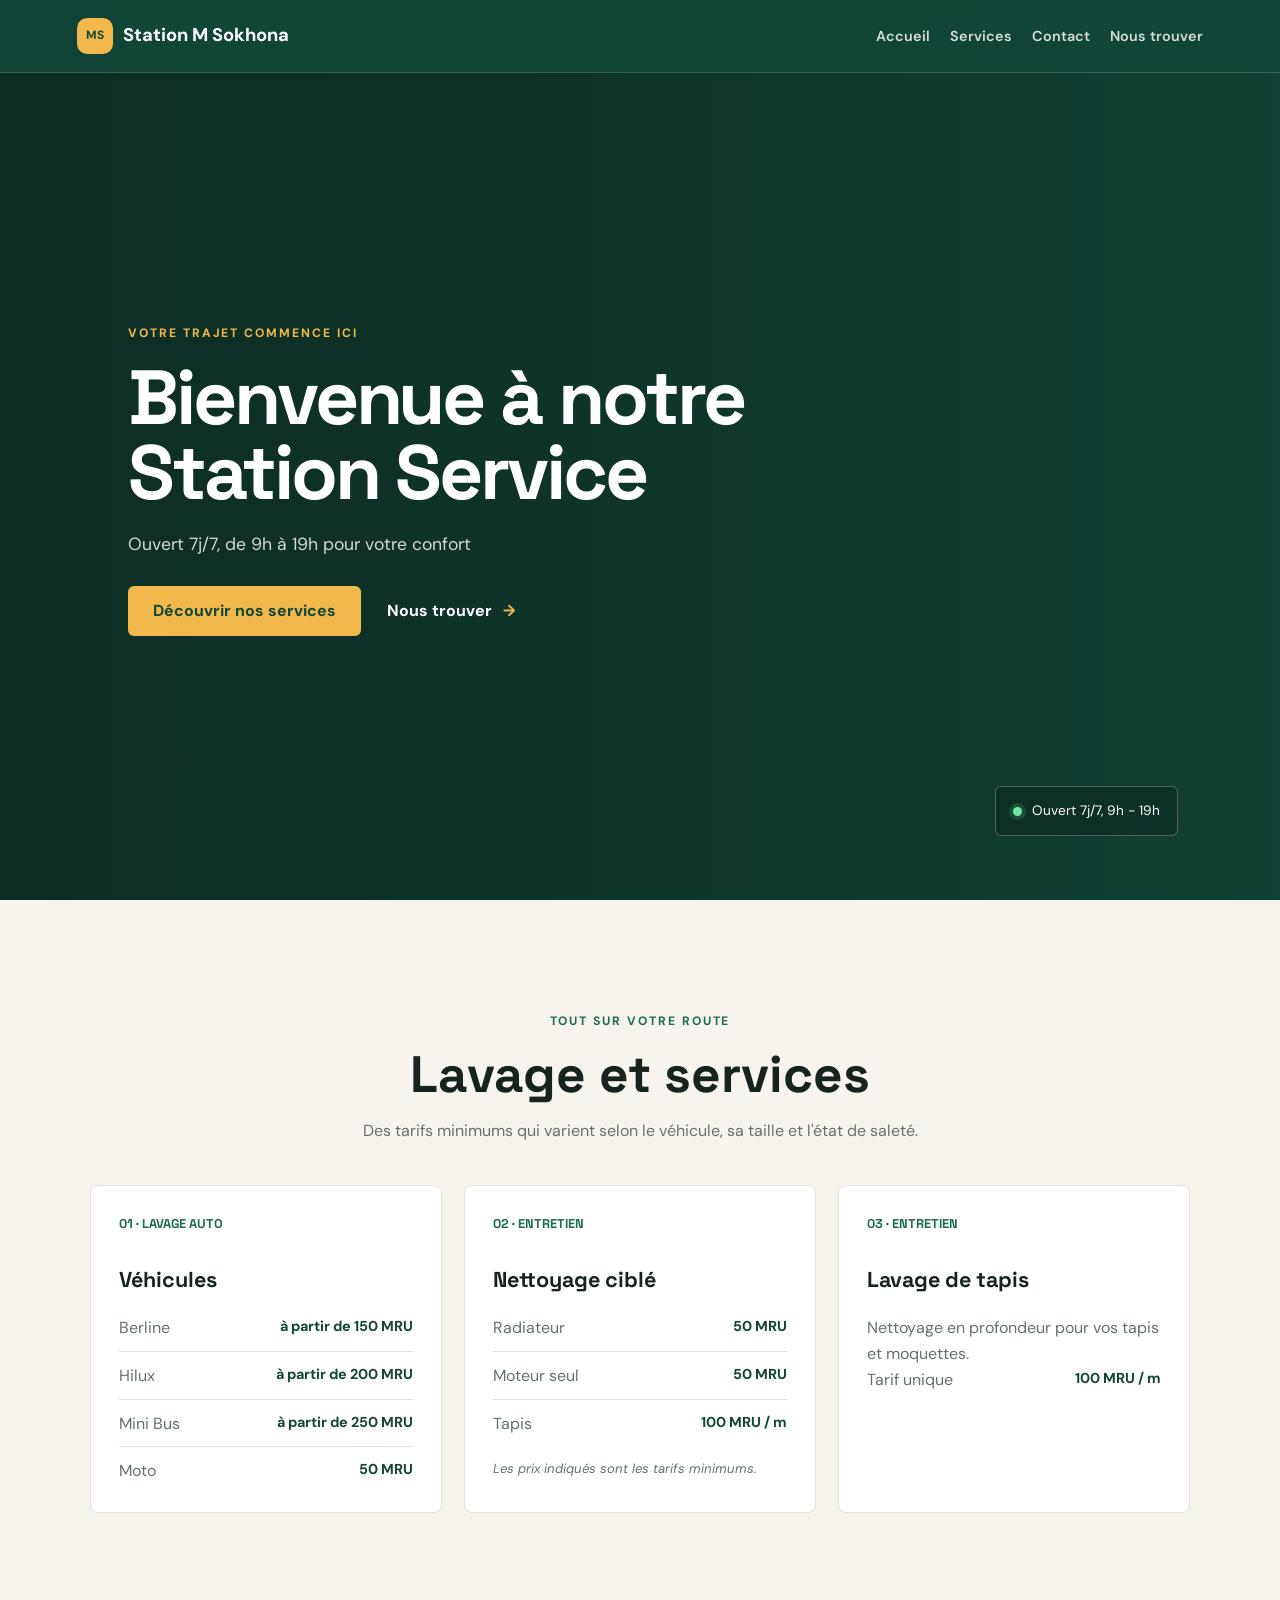
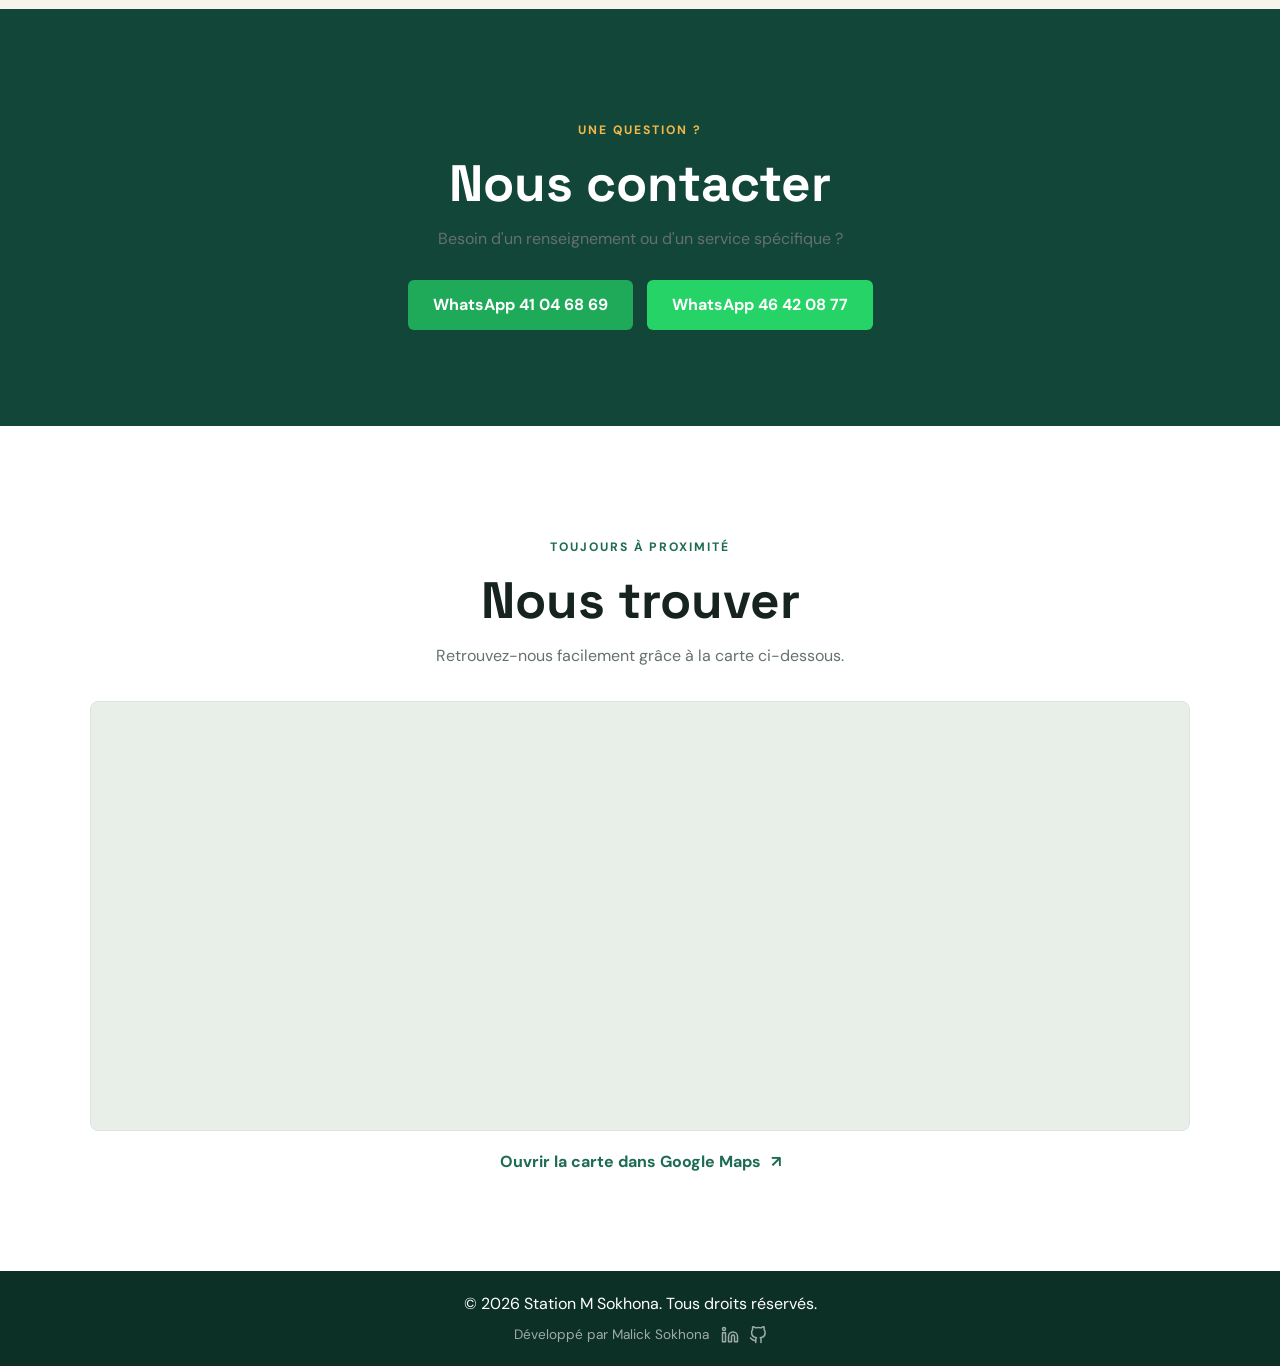
==== commit 086ec4b4: "Ajout de la vidéo d'arrière-plan de la station" ====
--- a/index.html
+++ b/index.html
@@ -24,6 +24,9 @@
 
     <!-- 1. Section Accueil (Hero) -->
     <section id="accueil" class="hero">
+        <video class="hero-video" autoplay muted loop playsinline aria-hidden="true">
+            <source src="station.mp4" type="video/mp4">
+        </video>
         <div class="hero-content">
             <p class="eyebrow">Votre trajet commence ici</p>
             <h1>Bienvenue à notre Station Service</h1>
--- a/style.css
+++ b/style.css
@@ -65,11 +65,29 @@
     height: 100vh;
     overflow: hidden;
     padding: 140px clamp(24px, 10vw, 160px) 80px;
-    background: linear-gradient(90deg, rgba(12, 43, 34, 0.92) 0%, rgba(12, 43, 34, 0.64) 48%, rgba(12, 43, 34, 0.2) 100%), url('https://images.unsplash.com/photo-1542282088-72c9c27ed0cd?auto=format&fit=crop&w=2200&q=85') center / cover;
+    background: var(--green-dark);
     text-align: left;
 }
 
-.hero-content { max-width: 720px; color: white; }
+.hero-video {
+    position: absolute;
+    inset: 0;
+    z-index: 0;
+    width: 100%;
+    height: 100%;
+    object-fit: cover;
+}
+
+.hero::after {
+    content: '';
+    position: absolute;
+    inset: 0;
+    z-index: 1;
+    background: linear-gradient(90deg, rgba(12, 43, 34, 0.92) 0%, rgba(12, 43, 34, 0.64) 48%, rgba(12, 43, 34, 0.2) 100%);
+    pointer-events: none;
+}
+
+.hero-content { position: relative; z-index: 2; max-width: 720px; color: white; }
 .hero-content h1 { margin-bottom: 20px; color: white; font-family: 'Space Grotesk', sans-serif; font-size: clamp(2.7rem, 6vw, 5.7rem); line-height: 0.98; letter-spacing: -0.04em; }
 .hero-content > p:not(.eyebrow) { max-width: 450px; color: rgba(255, 255, 255, 0.82); font-size: 1.1rem; }
 .hero-actions { display: flex; align-items: center; gap: 26px; }
@@ -77,7 +95,7 @@
 .btn:hover { background: #f7ca70; transform: translateY(-2px); }
 .text-link { margin-top: 28px; color: white; text-decoration: none; font-weight: 700; }
 .text-link span { margin-left: 7px; color: var(--yellow); }
-.hero-badge { display: flex; position: absolute; right: clamp(24px, 8vw, 120px); bottom: 64px; align-items: center; gap: 10px; padding: 13px 17px; border: 1px solid rgba(255, 255, 255, 0.25); border-radius: 6px; background: rgba(0, 0, 0, 0.2); color: white; font-size: 0.85rem; backdrop-filter: blur(8px); }
+.hero-badge { display: flex; position: absolute; right: clamp(24px, 8vw, 120px); bottom: 64px; z-index: 2; align-items: center; gap: 10px; padding: 13px 17px; border: 1px solid rgba(255, 255, 255, 0.25); border-radius: 6px; background: rgba(0, 0, 0, 0.2); color: white; font-size: 0.85rem; backdrop-filter: blur(8px); }
 .status-dot { width: 9px; height: 9px; border-radius: 50%; background: #6ee7a0; box-shadow: 0 0 0 4px rgba(110, 231, 160, 0.15); }
 
 #services { background: var(--cream); }
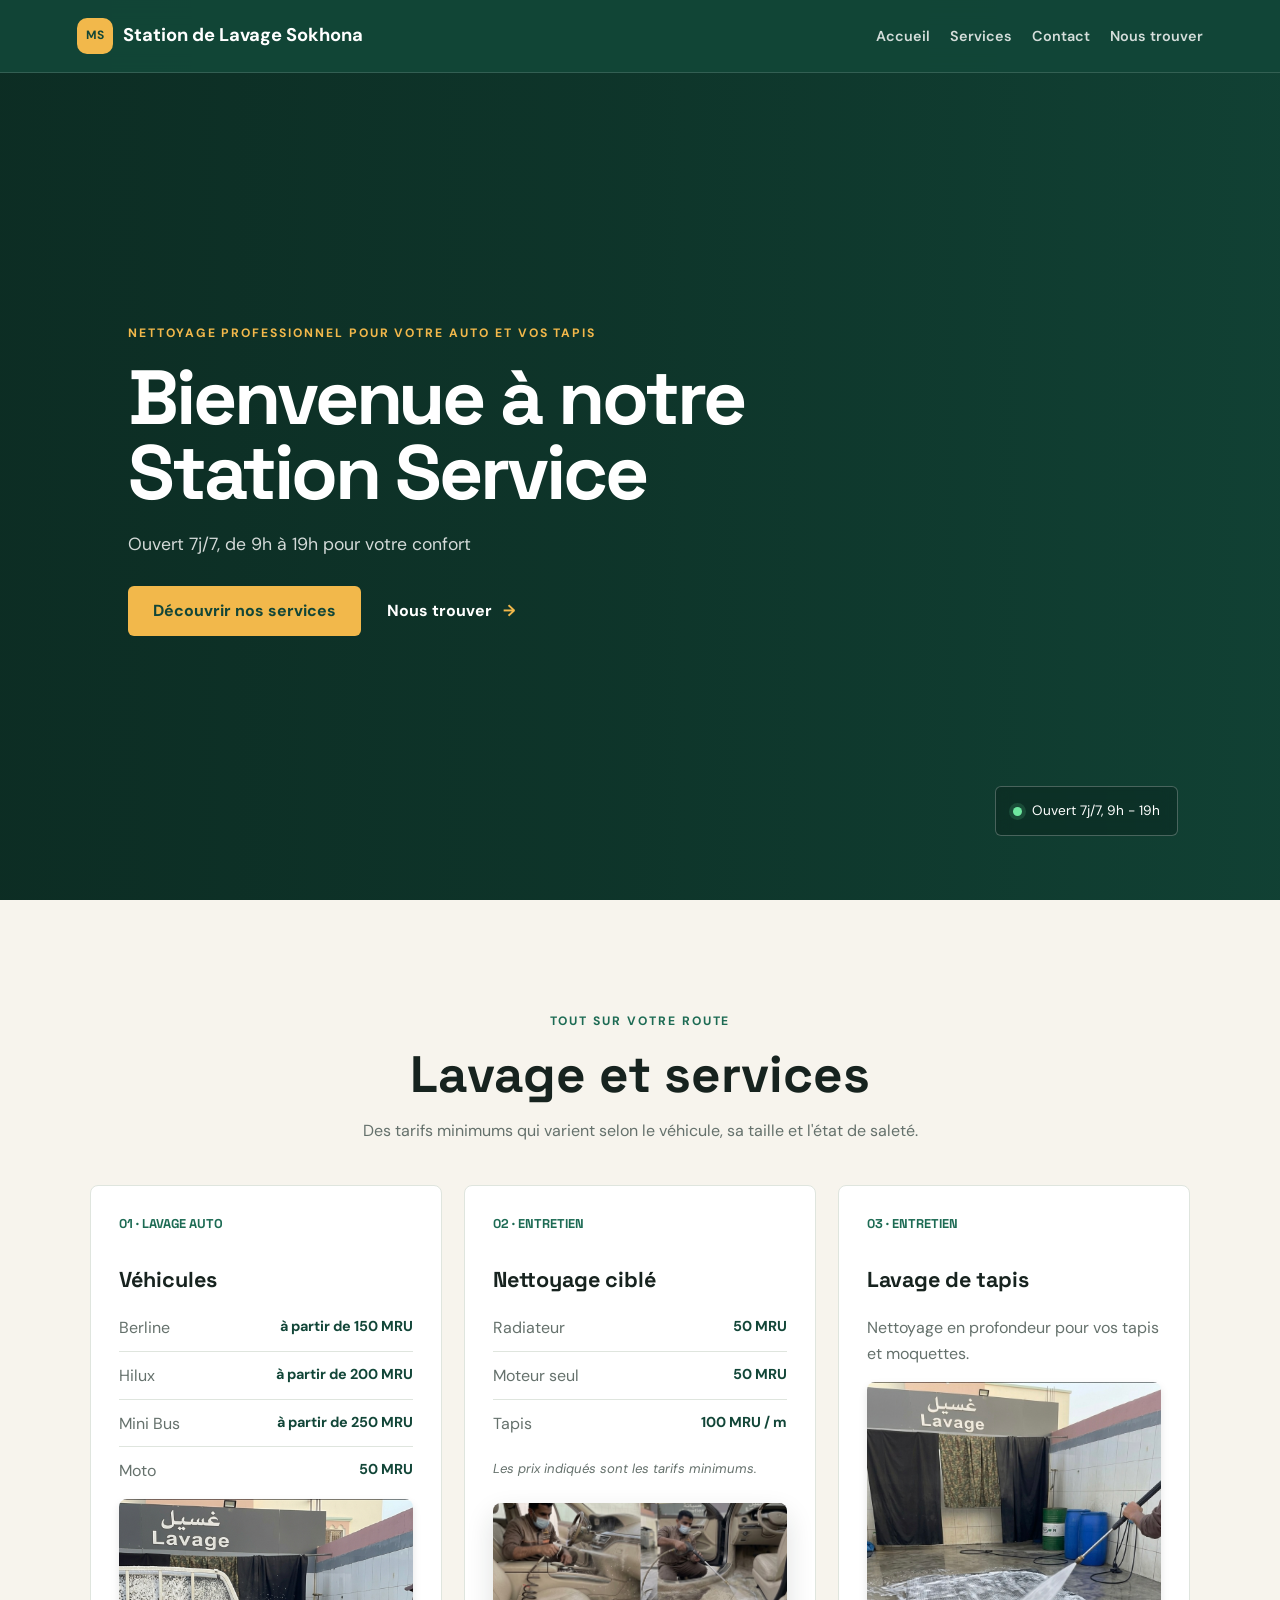
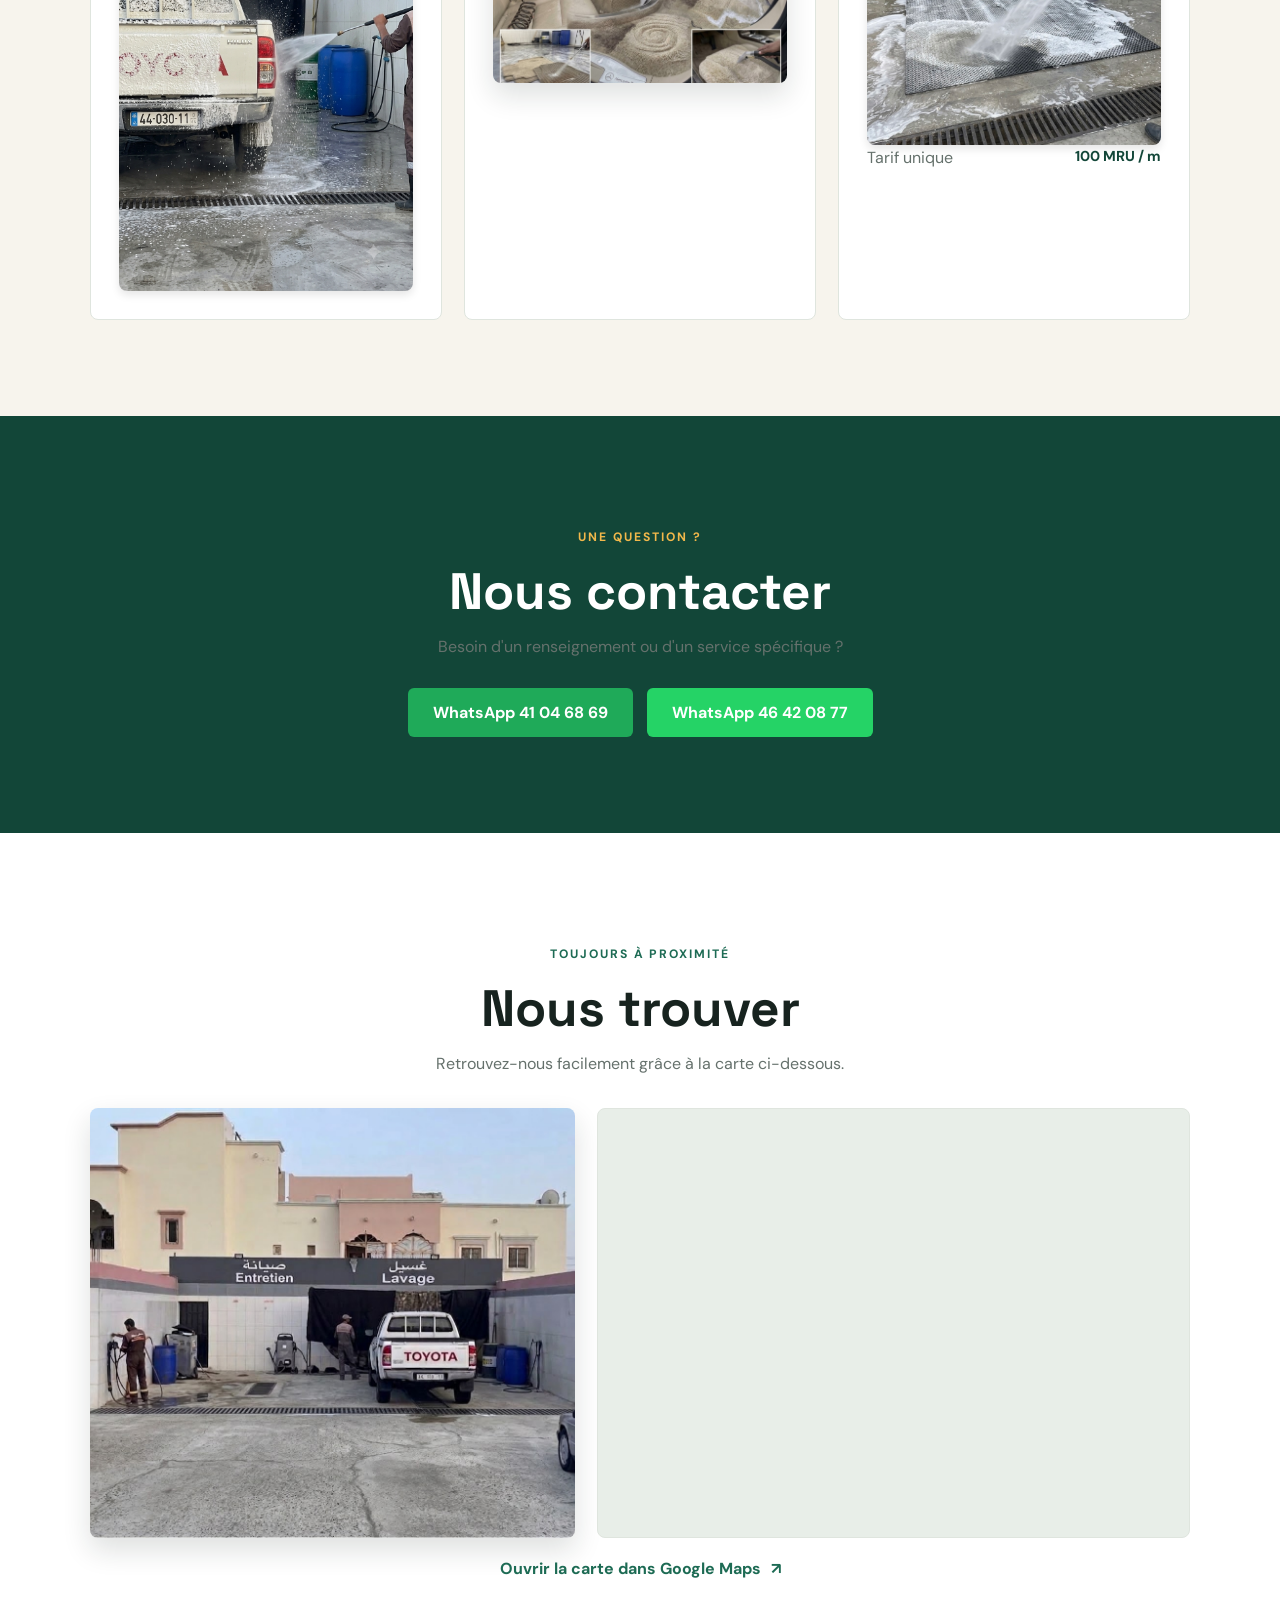
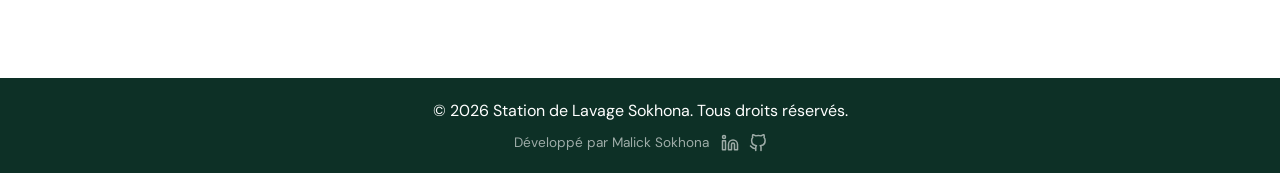
==== commit 86a795c0: "Ajout des photos dans les services" ====
--- a/index.html
+++ b/index.html
@@ -12,7 +12,7 @@
     <nav class="site-nav">
         <a class="logo" href="#accueil" aria-label="Retour à l'accueil">
             <span class="logo-mark">MS</span>
-            <span>Station M Sokhona</span>
+            <span>Station de Lavage Sokhona</span>
         </a>
         <ul class="nav-links">
             <li><a href="#accueil">Accueil</a></li>
@@ -25,10 +25,10 @@
     <!-- 1. Section Accueil (Hero) -->
     <section id="accueil" class="hero">
         <video class="hero-video" autoplay muted loop playsinline aria-hidden="true">
-            <source src="station.mp4" type="video/mp4">
+            <source src="video/station.mp4" type="video/mp4">
         </video>
         <div class="hero-content">
-            <p class="eyebrow">Votre trajet commence ici</p>
+            <p class="eyebrow">Nettoyage professionnel pour votre auto et vos tapis</p>
             <h1>Bienvenue à notre Station Service</h1>
             <p>Ouvert 7j/7, de 9h à 19h pour votre confort</p>
             <div class="hero-actions">
@@ -57,6 +57,7 @@
                     <li><span>Mini Bus</span><strong>à partir de 250 MRU</strong></li>
                     <li><span>Moto</span><strong>50 MRU</strong></li>
                 </ul>
+                <img src="images/lavage-auto.png" alt="Lavage automobile haute pression" class="service-illustration">
             </div>
             <div class="service-card">
                 <span class="service-number">02 · ENTRETIEN</span>
@@ -67,11 +68,13 @@
                     <li><span>Tapis</span><strong>100 MRU / m</strong></li>
                 </ul>
                 <p class="price-note">Les prix indiqués sont les tarifs minimums.</p>
+                <img class="service-image" src="images/services-detail.jpg" alt="Détail du lavage intérieur et du nettoyage des tapis">
             </div>
             <div class="service-card">
                 <span class="service-number">03 · ENTRETIEN</span>
                 <h3>Lavage de tapis</h3>
                 <p>Nettoyage en profondeur pour vos tapis et moquettes.</p>
+                <img src="images/entretien-tapis.jpg" alt="Nettoyage et entretien de tapis" class="service-illustration">
                 <ul class="price-list">
                     <li><span>Tarif unique</span><strong>100 MRU / m</strong></li>
                 </ul>
@@ -95,21 +98,24 @@
         <p class="eyebrow eyebrow-dark">Toujours à proximité</p>
         <h2>Nous trouver</h2>
         <p>Retrouvez-nous facilement grâce à la carte ci-dessous.</p>
-        <div class="map-container">
-            <iframe
-                src="https://www.google.com/maps/embed?pb=!1m17!1m12!1m3!1d4252.148896530011!2d-16.004435!3d18.078147999999995!2m3!1f0!2f0!3f0!3m2!1i1024!2i768!4f13.1!3m2!1m1!2zMTjCsDA0JzQxLjMiTiAxNsKwMDAnMTYuMCJX!5e1!3m2!1sfr!2s!4v1790199445095!5m2!1sfr!2s"
-                title="Localisation de la Station M Sokhona sur Google Maps"
-                allowfullscreen=""
-                loading="lazy"
-                referrerpolicy="strict-origin-when-cross-origin">
-            </iframe>
+        <div class="location-grid">
+            <img class="facade-image" src="images/facade.jpg" alt="Façade de la Station de Lavage Sokhona">
+            <div class="map-container">
+                <iframe
+                    src="https://www.google.com/maps/embed?pb=!1m17!1m12!1m3!1d4252.148896530011!2d-16.004435!3d18.078147999999995!2m3!1f0!2f0!3f0!3m2!1i1024!2i768!4f13.1!3m2!1m1!2zMTjCsDA0JzQxLjMiTiAxNsKwMDAnMTYuMCJX!5e1!3m2!1sfr!2s!4v1790199445095!5m2!1sfr!2s"
+                    title="Localisation de la Station M Sokhona sur Google Maps"
+                    allowfullscreen=""
+                    loading="lazy"
+                    referrerpolicy="strict-origin-when-cross-origin">
+                </iframe>
+            </div>
         </div>
         <a class="map-fallback" href="https://maps.app.goo.gl/9UAWWprTt24mLnZh8" target="_blank" rel="noopener noreferrer">Ouvrir la carte dans Google Maps <span aria-hidden="true">↗</span></a>
     </section>
 
     <!-- Pied de page -->
     <footer>
-        <p>&copy; 2026 Station M Sokhona. Tous droits réservés.</p>
+        <p>&copy; 2026 Station de Lavage Sokhona. Tous droits réservés.</p>
         <div class="developer-credit">
             <span>Développé par Malick Sokhona</span>
             <div class="dev-links">
--- a/style.css
+++ b/style.css
@@ -105,6 +105,8 @@
 .service-number { display: block; margin-bottom: 28px; color: var(--green); font-family: 'Space Grotesk', sans-serif; font-size: 0.8rem; font-weight: 700; }
 .service-card h3 { margin-bottom: 18px; color: var(--ink); font-family: 'Space Grotesk', sans-serif; font-size: 1.35rem; }
 .service-card p, #reservation > p:not(.eyebrow), #localisation > p:not(.eyebrow) { color: var(--muted); }
+.service-image, .facade-image { display: block; width: 100%; max-width: 100%; border-radius: 8px; box-shadow: 0 12px 28px rgba(23, 35, 31, 0.14); object-fit: cover; }
+.service-image { height: 180px; margin-top: 24px; }
 
 html.js-enabled .reveal-on-scroll {
     opacity: 0;
@@ -141,7 +143,9 @@
 .btn-whatsapp:hover { background: #128c7e; }
 .btn-whatsapp-alt { background: #1faa59; }
 #localisation { background: var(--paper); }
-.map-container { max-width: 1100px; height: 430px; margin: 32px auto 0; overflow: hidden; border: 1px solid var(--line); border-radius: 8px; background: #e8eee8; }
+.location-grid { display: grid; grid-template-columns: minmax(0, 0.9fr) minmax(0, 1.1fr); gap: 22px; max-width: 1100px; margin: 32px auto 0; align-items: stretch; }
+.facade-image { height: 430px; }
+.map-container { max-width: 1100px; height: 430px; margin: 0; overflow: hidden; border: 1px solid var(--line); border-radius: 8px; background: #e8eee8; }
 .map-container iframe { display: block; width: 100%; height: 100%; border: 0; }
 .map-fallback { display: inline-block; margin-top: 18px; color: var(--green); text-decoration: none; font-weight: 700; }
 .map-fallback span { margin-left: 6px; }
@@ -157,6 +161,8 @@
     .services-grid { grid-template-columns: 1fr; }
     .price-list strong { font-size: 0.82rem; }
     .contact-options { align-items: stretch; flex-direction: column; }
+    .location-grid { grid-template-columns: 1fr; }
+    .facade-image, .map-container { height: 320px; }
     section { padding-top: 92px; padding-bottom: 72px; }
 }
 
@@ -184,4 +190,15 @@
 .dev-links a:hover {
     color: var(--yellow);
     transform: translateY(-2px);
+}
+
+.service-illustration {
+    width: 100%;
+    max-width: 350px;
+    border-radius: 8px;
+    margin-top: 15px;
+    box-shadow: 0 4px 8px rgba(0, 0, 0, 0.1);
+    display: block;
+    margin-left: auto;
+    margin-right: auto;
 }
